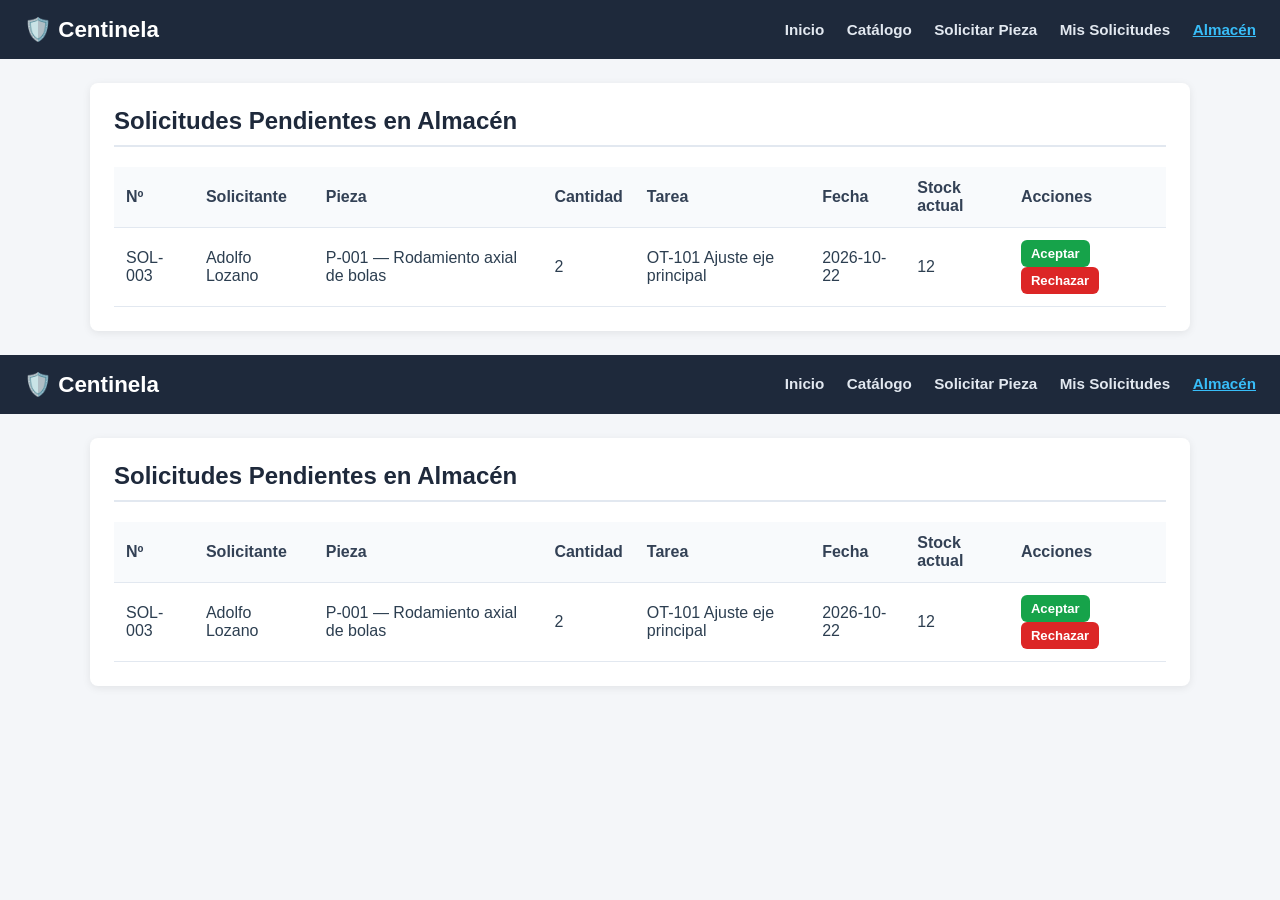
==== src/almacen.html @ bd09c536 "SCRUM-11 #comment Integrados los últimos cambios de develop" ====
<!DOCTYPE html>
<html lang="es">
<head>
    <meta charset="UTF-8">
    <title>Centinela — Gestión de Almacén</title>
    <link rel="stylesheet" href="style.css">
</head>
<body>
    <header>
        <h1>🛡️ Centinela</h1>
        <nav id="navMenu">
            <a href="index.html">Inicio</a>
            <a href="catalogo.html">Catálogo</a>
            <a href="solicitar.html">Solicitar Pieza</a>
            <a href="mis-solicitudes.html">Mis Solicitudes</a>
            <a href="almacen.html" class="active">Almacén</a>
        </nav>
    </header>
    <div class="container">
        <h2>Solicitudes Pendientes en Almacén</h2>
        <div id="alertaAlmacen" style="display:none;"></div>
        <table id="tablaPendientesAlmacen">
            <thead>
                <tr>
                    <th>Nº</th>
                    <th>Solicitante</th>
                    <th>Pieza</th>
                    <th>Cantidad</th>
                    <th>Tarea</th>
                    <th>Fecha</th>
                    <th>Stock actual</th>
                    <th>Acciones</th>
                </tr>
            </thead>
            <tbody id="tbodyPendientesAlmacen">
                <tr>
                    <td>SOL-003</td>
                    <td>Adolfo Lozano</td>
                    <td>P-001 — Rodamiento axial de bolas</td>
                    <td>2</td>
                    <td>OT-101 Ajuste eje principal</td>
                    <td>2026-10-22</td>
                    <td>12</td>
                    <td></td>
                </tr>
            </tbody>
        </table>
        <div id="mensajeSinPendientes" class="empty-state" style="display:none;">
            No hay solicitudes pendientes
        </div>
    </div>
    <script src="app.js"></script>
</body>
</html>

<!DOCTYPE html>
<html lang="es">
<head>
    <meta charset="UTF-8">
    <title>Centinela — Gestión de Almacén</title>
    <link rel="stylesheet" href="style.css">
</head>
<body>
    <header>
        <h1>🛡️ Centinela</h1>
        <nav id="navMenu">
            <a href="index.html">Inicio</a>
            <a href="catalogo.html">Catálogo</a>
            <a href="solicitar.html">Solicitar Pieza</a>
            <a href="mis-solicitudes.html">Mis Solicitudes</a>
            <a href="almacen.html" class="active">Almacén</a>
        </nav>
    </header>
    <div class="container">
        <h2>Solicitudes Pendientes en Almacén</h2>
        <div id="alertaAlmacen" style="display:none;"></div>
        <table id="tablaPendientesAlmacen">
            <thead>
                <tr>
                    <th>Nº</th>
                    <th>Solicitante</th>
                    <th>Pieza</th>
                    <th>Cantidad</th>
                    <th>Tarea</th>
                    <th>Fecha</th>
                    <th>Stock actual</th>
                    <th>Acciones</th>
                </tr>
            </thead>
            <tbody id="tbodyPendientesAlmacen">
                <tr>
                    <td>SOL-003</td>
                    <td>Adolfo Lozano</td>
                    <td>P-001 — Rodamiento axial de bolas</td>
                    <td>2</td>
                    <td>OT-101 Ajuste eje principal</td>
                    <td>2026-10-22</td>
                    <td>12</td>
                    <td><button class="btn btn-success btn-sm">Aceptar</button><button class="btn btn-danger btn-sm">Rechazar</button></td>
                </tr>
            </tbody>
        </table>
        <div id="mensajeSinPendientes" class="empty-state" style="display:none;">
            No hay solicitudes pendientes
        </div>
    </div>
    <script src="app.js"></script>
</body>
</html>
---- src/style.css ----
/* Centinela - Estilos Principales */
* { box-sizing: border-box; }
body {
    font-family: 'Segoe UI', Tahoma, Geneva, Verdana, sans-serif;
    margin: 0;
    padding: 0;
    background-color: #f4f6f9;
    color: #2c3e50;
}
header {
    background-color: #1e293b;
    color: #ffffff;
    padding: 16px 24px;
    display: flex;
    justify-content: space-between;
    align-items: center;
}
header h1 { margin: 0; font-size: 1.4rem; }
nav a {
    color: #e2e8f0;
    text-decoration: none;
    margin-left: 18px;
    font-weight: 600;
    font-size: 0.95rem;
}
nav a:hover, nav a.active { color: #38bdf8; text-decoration: underline; }
.container {
    max-width: 1100px;
    margin: 24px auto;
    background: #ffffff;
    padding: 24px;
    border-radius: 8px;
    box-shadow: 0 2px 8px rgba(0, 0, 0, 0.08);
}
h2 { margin-top: 0; color: #1e293b; border-bottom: 2px solid #e2e8f0; padding-bottom: 10px; }
.toolbar {
    display: flex;
    gap: 12px;
    margin-bottom: 16px;
    align-items: center;
    flex-wrap: wrap;
}
input[type="text"], input[type="number"], select, textarea {
    padding: 9px 12px;
    border: 1px solid #cbd5e1;
    border-radius: 6px;
    font-size: 0.95rem;
}
.form-group { margin-bottom: 14px; }
.form-group label { display: block; font-weight: 600; margin-bottom: 6px; }
.form-group input, .form-group select, .form-group textarea { width: 100%; max-width: 500px; }
.field-error { color: #dc2626; font-size: 0.85rem; margin-top: 4px; display: none; }
.btn {
    padding: 9px 16px;
    border: none;
    border-radius: 6px;
    cursor: pointer;
    font-weight: 600;
    font-size: 0.9rem;
    text-decoration: none;
    display: inline-block;
    background-color: #2563eb;
    color: #ffffff;
}
.btn:hover { background-color: #1d4ed8; }
.btn-success { background-color: #16a34a; }
.btn-success:hover { background-color: #15803d; }
.btn-danger { background-color: #dc2626; }
.btn-danger:hover { background-color: #b91c1c; }
.btn-secondary { background-color: #64748b; }
.btn-secondary:hover { background-color: #475569; }
.btn-sm { padding: 6px 10px; font-size: 0.82rem; margin-right: 4px; }
table { width: 100%; border-collapse: collapse; margin-top: 12px; }
th, td { padding: 12px; border-bottom: 1px solid #e2e8f0; text-align: left; }
th { background-color: #f8fafc; font-weight: 700; color: #334155; }
th.sortable { cursor: pointer; user-select: none; }
th.sortable:hover { background-color: #e2e8f0; }
.badge {
    padding: 4px 10px;
    border-radius: 999px;
    font-size: 0.8rem;
    font-weight: 700;
    display: inline-block;
}
.badge-disponible, .badge-entregada { background-color: #dcfce7; color: #166534; }
.badge-sinstock, .badge-rechazada { background-color: #fee2e2; color: #991b1b; }
.badge-pendiente { background-color: #fef9c3; color: #854d0e; }
.badge-aceptada { background-color: #dbeafe; color: #1e40af; }
.badge-cancelada { background-color: #f1f5f9; color: #475569; }
.empty-state {
    padding: 20px;
    text-align: center;
    background-color: #f8fafc;
    border: 1px dashed #cbd5e1;
    border-radius: 6px;
    color: #64748b;
    margin-top: 14px;
}
.alert {
    padding: 12px 16px;
    border-radius: 6px;
    margin: 12px 0;
    font-weight: 600;
}
.alert-success { background-color: #dcfce7; color: #166534; border: 1px solid #86efac; }
.alert-error { background-color: #fee2e2; color: #991b1b; border: 1px solid #fca5a5; }
.modal-backdrop {
    position: fixed;
    top: 0; left: 0; right: 0; bottom: 0;
    background: rgba(15, 23, 42, 0.55);
    display: none;
    justify-content: center;
    align-items: center;
    z-index: 1000;
}
.modal {
    background: #ffffff;
    padding: 24px;
    border-radius: 8px;
    width: 90%;
    max-width: 460px;
    box-shadow: 0 10px 25px rgba(0,0,0,0.2);
}
.motivo-texto {
    display: block;
    font-size: 0.8rem;
    color: #991b1b;
    margin-top: 4px;
    font-style: italic;
}
---- src/style.css ----
/* Centinela - Estilos Principales */
* { box-sizing: border-box; }
body {
    font-family: 'Segoe UI', Tahoma, Geneva, Verdana, sans-serif;
    margin: 0;
    padding: 0;
    background-color: #f4f6f9;
    color: #2c3e50;
}
header {
    background-color: #1e293b;
    color: #ffffff;
    padding: 16px 24px;
    display: flex;
    justify-content: space-between;
    align-items: center;
}
header h1 { margin: 0; font-size: 1.4rem; }
nav a {
    color: #e2e8f0;
    text-decoration: none;
    margin-left: 18px;
    font-weight: 600;
    font-size: 0.95rem;
}
nav a:hover, nav a.active { color: #38bdf8; text-decoration: underline; }
.container {
    max-width: 1100px;
    margin: 24px auto;
    background: #ffffff;
    padding: 24px;
    border-radius: 8px;
    box-shadow: 0 2px 8px rgba(0, 0, 0, 0.08);
}
h2 { margin-top: 0; color: #1e293b; border-bottom: 2px solid #e2e8f0; padding-bottom: 10px; }
.toolbar {
    display: flex;
    gap: 12px;
    margin-bottom: 16px;
    align-items: center;
    flex-wrap: wrap;
}
input[type="text"], input[type="number"], select, textarea {
    padding: 9px 12px;
    border: 1px solid #cbd5e1;
    border-radius: 6px;
    font-size: 0.95rem;
}
.form-group { margin-bottom: 14px; }
.form-group label { display: block; font-weight: 600; margin-bottom: 6px; }
.form-group input, .form-group select, .form-group textarea { width: 100%; max-width: 500px; }
.field-error { color: #dc2626; font-size: 0.85rem; margin-top: 4px; display: none; }
.btn {
    padding: 9px 16px;
    border: none;
    border-radius: 6px;
    cursor: pointer;
    font-weight: 600;
    font-size: 0.9rem;
    text-decoration: none;
    display: inline-block;
    background-color: #2563eb;
    color: #ffffff;
}
.btn:hover { background-color: #1d4ed8; }
.btn-success { background-color: #16a34a; }
.btn-success:hover { background-color: #15803d; }
.btn-danger { background-color: #dc2626; }
.btn-danger:hover { background-color: #b91c1c; }
.btn-secondary { background-color: #64748b; }
.btn-secondary:hover { background-color: #475569; }
.btn-sm { padding: 6px 10px; font-size: 0.82rem; margin-right: 4px; }
table { width: 100%; border-collapse: collapse; margin-top: 12px; }
th, td { padding: 12px; border-bottom: 1px solid #e2e8f0; text-align: left; }
th { background-color: #f8fafc; font-weight: 700; color: #334155; }
th.sortable { cursor: pointer; user-select: none; }
th.sortable:hover { background-color: #e2e8f0; }
.badge {
    padding: 4px 10px;
    border-radius: 999px;
    font-size: 0.8rem;
    font-weight: 700;
    display: inline-block;
}
.badge-disponible, .badge-entregada { background-color: #dcfce7; color: #166534; }
.badge-sinstock, .badge-rechazada { background-color: #fee2e2; color: #991b1b; }
.badge-pendiente { background-color: #fef9c3; color: #854d0e; }
.badge-aceptada { background-color: #dbeafe; color: #1e40af; }
.badge-cancelada { background-color: #f1f5f9; color: #475569; }
.empty-state {
    padding: 20px;
    text-align: center;
    background-color: #f8fafc;
    border: 1px dashed #cbd5e1;
    border-radius: 6px;
    color: #64748b;
    margin-top: 14px;
}
.alert {
    padding: 12px 16px;
    border-radius: 6px;
    margin: 12px 0;
    font-weight: 600;
}
.alert-success { background-color: #dcfce7; color: #166534; border: 1px solid #86efac; }
.alert-error { background-color: #fee2e2; color: #991b1b; border: 1px solid #fca5a5; }
.modal-backdrop {
    position: fixed;
    top: 0; left: 0; right: 0; bottom: 0;
    background: rgba(15, 23, 42, 0.55);
    display: none;
    justify-content: center;
    align-items: center;
    z-index: 1000;
}
.modal {
    background: #ffffff;
    padding: 24px;
    border-radius: 8px;
    width: 90%;
    max-width: 460px;
    box-shadow: 0 10px 25px rgba(0,0,0,0.2);
}
.motivo-texto {
    display: block;
    font-size: 0.8rem;
    color: #991b1b;
    margin-top: 4px;
    font-style: italic;
}
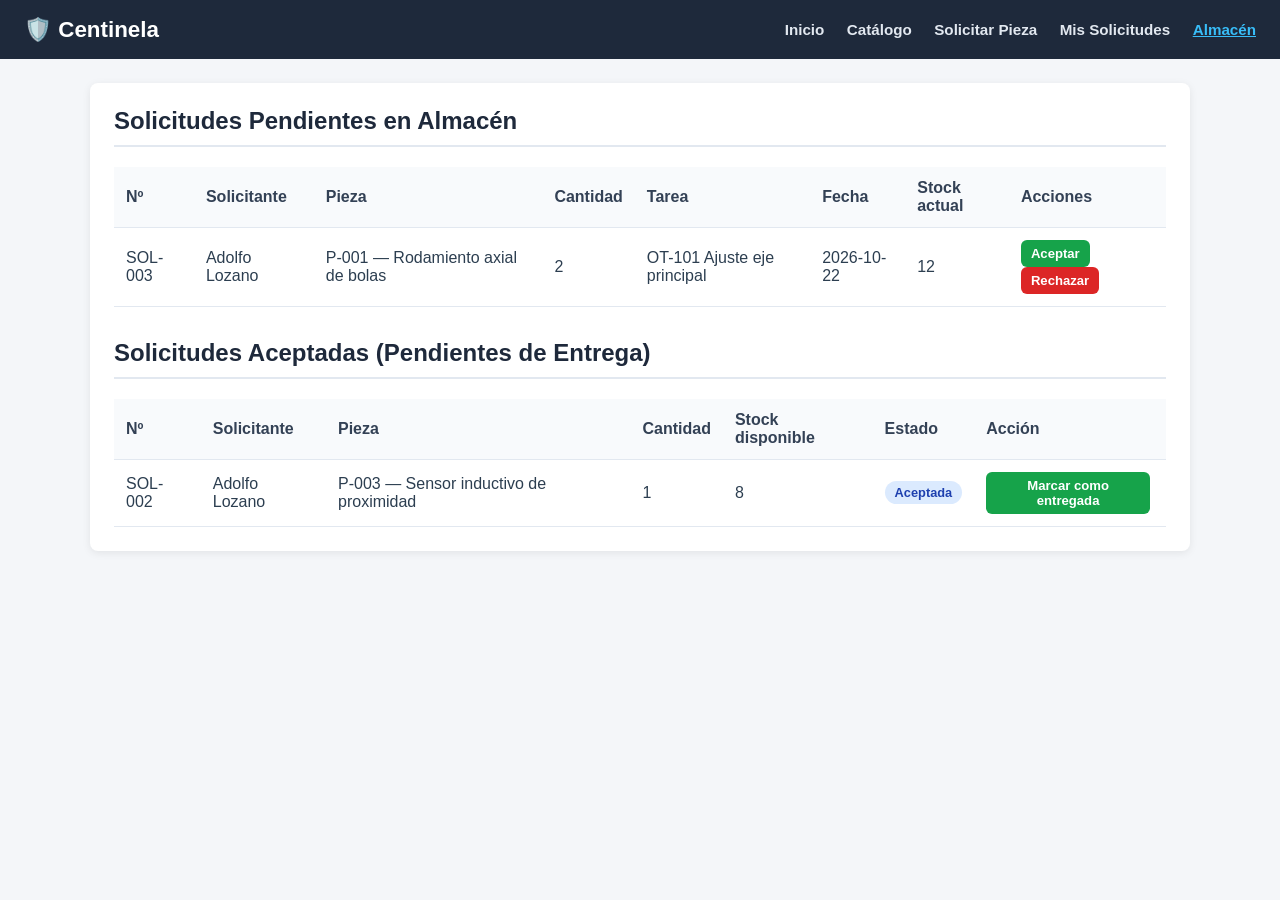
==== commit dc1e96a4: "SCRUM-97 #time 2h #comment Implementada tabla de solicitudes aceptadas y boton Marcar como entregada" ====
--- a/src/almacen.html
+++ b/src/almacen.html
@@ -32,76 +32,39 @@
                     <th>Acciones</th>
                 </tr>
             </thead>
-            <tbody id="tbodyPendientesAlmacen">
-                <tr>
-                    <td>SOL-003</td>
-                    <td>Adolfo Lozano</td>
-                    <td>P-001 — Rodamiento axial de bolas</td>
-                    <td>2</td>
-                    <td>OT-101 Ajuste eje principal</td>
-                    <td>2026-10-22</td>
-                    <td>12</td>
-                    <td></td>
-                </tr>
-            </tbody>
+            <tbody id="tbodyPendientesAlmacen"></tbody>
         </table>
         <div id="mensajeSinPendientes" class="empty-state" style="display:none;">
             No hay solicitudes pendientes
         </div>
-    </div>
-    <script src="app.js"></script>
-</body>
-</html>
 
-<!DOCTYPE html>
-<html lang="es">
-<head>
-    <meta charset="UTF-8">
-    <title>Centinela — Gestión de Almacén</title>
-    <link rel="stylesheet" href="style.css">
-</head>
-<body>
-    <header>
-        <h1>🛡️ Centinela</h1>
-        <nav id="navMenu">
-            <a href="index.html">Inicio</a>
-            <a href="catalogo.html">Catálogo</a>
-            <a href="solicitar.html">Solicitar Pieza</a>
-            <a href="mis-solicitudes.html">Mis Solicitudes</a>
-            <a href="almacen.html" class="active">Almacén</a>
-        </nav>
-    </header>
-    <div class="container">
-        <h2>Solicitudes Pendientes en Almacén</h2>
-        <div id="alertaAlmacen" style="display:none;"></div>
-        <table id="tablaPendientesAlmacen">
+        <h2 style="margin-top:32px;">Solicitudes Aceptadas (Pendientes de Entrega)</h2>
+        <table id="tablaAceptadasAlmacen">
             <thead>
                 <tr>
                     <th>Nº</th>
                     <th>Solicitante</th>
                     <th>Pieza</th>
                     <th>Cantidad</th>
-                    <th>Tarea</th>
-                    <th>Fecha</th>
-                    <th>Stock actual</th>
-                    <th>Acciones</th>
+                    <th>Stock disponible</th>
+                    <th>Estado</th>
+                    <th>Acción</th>
                 </tr>
             </thead>
-            <tbody id="tbodyPendientesAlmacen">
+            <tbody id="tbodyAceptadasAlmacen">
                 <tr>
-                    <td>SOL-003</td>
+                    <td>SOL-002</td>
                     <td>Adolfo Lozano</td>
-                    <td>P-001 — Rodamiento axial de bolas</td>
-                    <td>2</td>
-                    <td>OT-101 Ajuste eje principal</td>
-                    <td>2026-10-22</td>
-                    <td>12</td>
-                    <td><button class="btn btn-success btn-sm">Aceptar</button><button class="btn btn-danger btn-sm">Rechazar</button></td>
+                    <td>P-003 — Sensor inductivo de proximidad</td>
+                    <td>1</td>
+                    <td>8</td>
+                    <td><span class="badge badge-aceptada">Aceptada</span></td>
+                    <td><button class="btn btn-success btn-sm">Marcar como entregada</button></td>
                 </tr>
             </tbody>
         </table>
-        <div id="mensajeSinPendientes" class="empty-state" style="display:none;">
-            No hay solicitudes pendientes
+        <div id="mensajeSinAceptadas" class="empty-state" style="display:none;">
+            No hay solicitudes aceptadas pendientes de entrega
         </div>
     </div>
     <script src="app.js"></script>
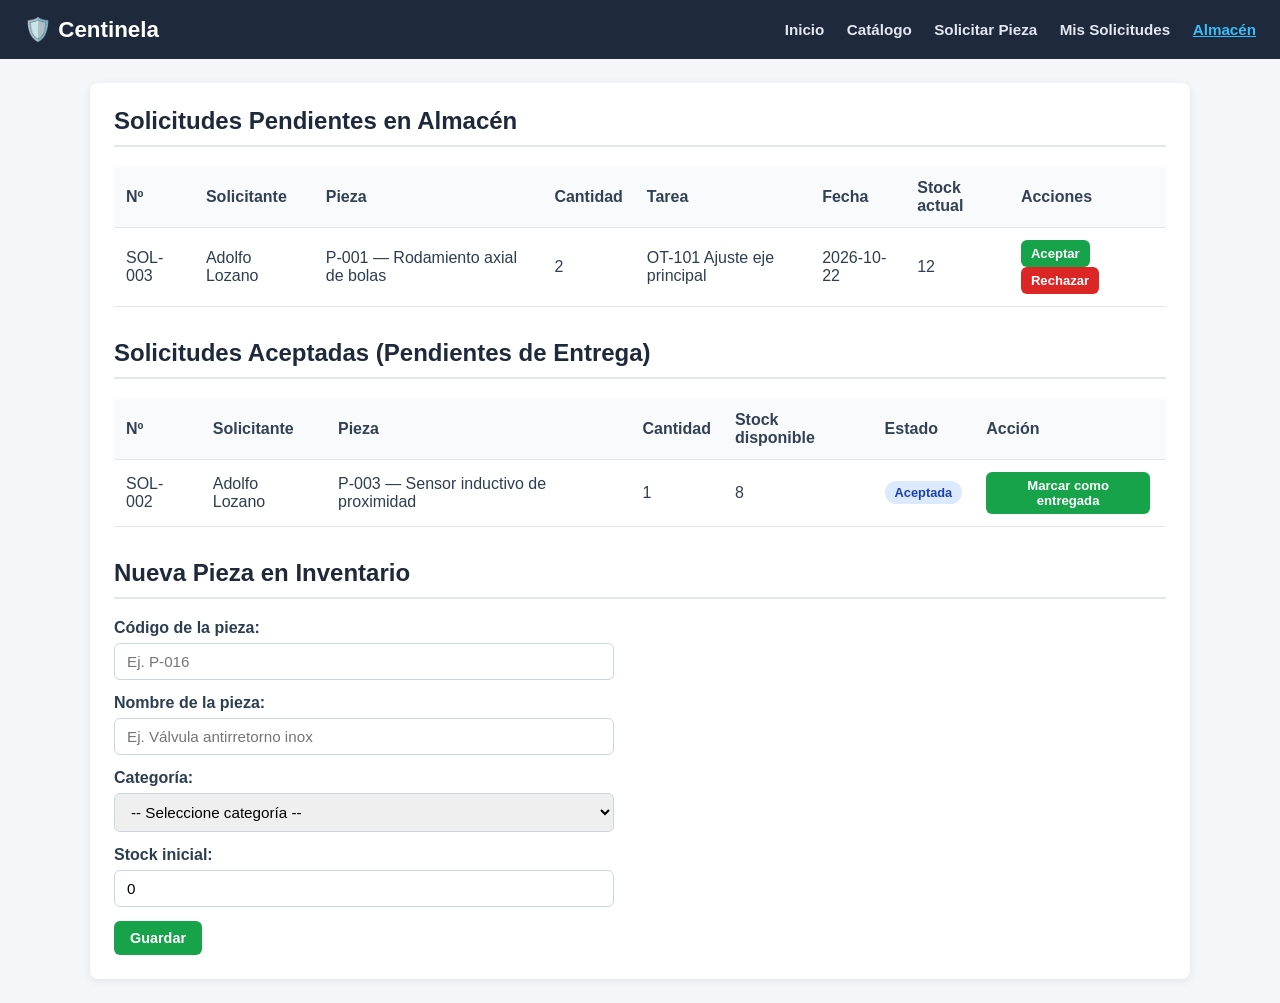
==== commit f8d81dd1: "SCRUM-99 #time 3h 30m #comment Implementado formulario Nueva pieza en almacen con desplegable de cat" ====
--- a/src/almacen.html
+++ b/src/almacen.html
@@ -66,6 +66,41 @@
         <div id="mensajeSinAceptadas" class="empty-state" style="display:none;">
             No hay solicitudes aceptadas pendientes de entrega
         </div>
+
+        <h2 style="margin-top:32px;">Nueva Pieza en Inventario</h2>
+        <div id="alertaNuevaPieza" style="display:none;"></div>
+        <form id="formNuevaPieza" novalidate>
+            <div class="form-group">
+                <label for="inputNuevoCodigo">Código de la pieza:</label>
+                <input type="text" id="inputNuevoCodigo" placeholder="Ej. P-016">
+                <div id="errorNuevoCodigo" class="field-error">El código es obligatorio y no puede estar repetido.</div>
+            </div>
+            <div class="form-group">
+                <label for="inputNuevoNombre">Nombre de la pieza:</label>
+                <input type="text" id="inputNuevoNombre" placeholder="Ej. Válvula antirretorno inox">
+                <div id="errorNuevoNombre" class="field-error">El nombre de la pieza es obligatorio.</div>
+            </div>
+            <div class="form-group">
+                <label for="selectNuevaCategoria">Categoría:</label>
+                <select id="selectNuevaCategoria">
+                    <option value="">-- Seleccione categoría --</option>
+                    <option value="Mecánica">Mecánica</option>
+                    <option value="Hidráulica">Hidráulica</option>
+                    <option value="Neumática">Neumática</option>
+                    <option value="Electrónica">Electrónica</option>
+                    <option value="Eléctrica">Eléctrica</option>
+                    <option value="Instrumentación">Instrumentación</option>
+                    <option value="Consumibles">Consumibles</option>
+                </select>
+                <div id="errorNuevaCategoria" class="field-error">Debe seleccionar una categoría.</div>
+            </div>
+            <div class="form-group">
+                <label for="inputNuevoStock">Stock inicial:</label>
+                <input type="number" id="inputNuevoStock" min="0" step="1" value="0">
+                <div id="errorNuevoStock" class="field-error">El stock inicial debe ser un número entero mayor o igual a 0.</div>
+            </div>
+            <button type="submit" class="btn btn-success" id="btnGuardarPieza">Guardar</button>
+        </form>
     </div>
     <script src="app.js"></script>
 </body>
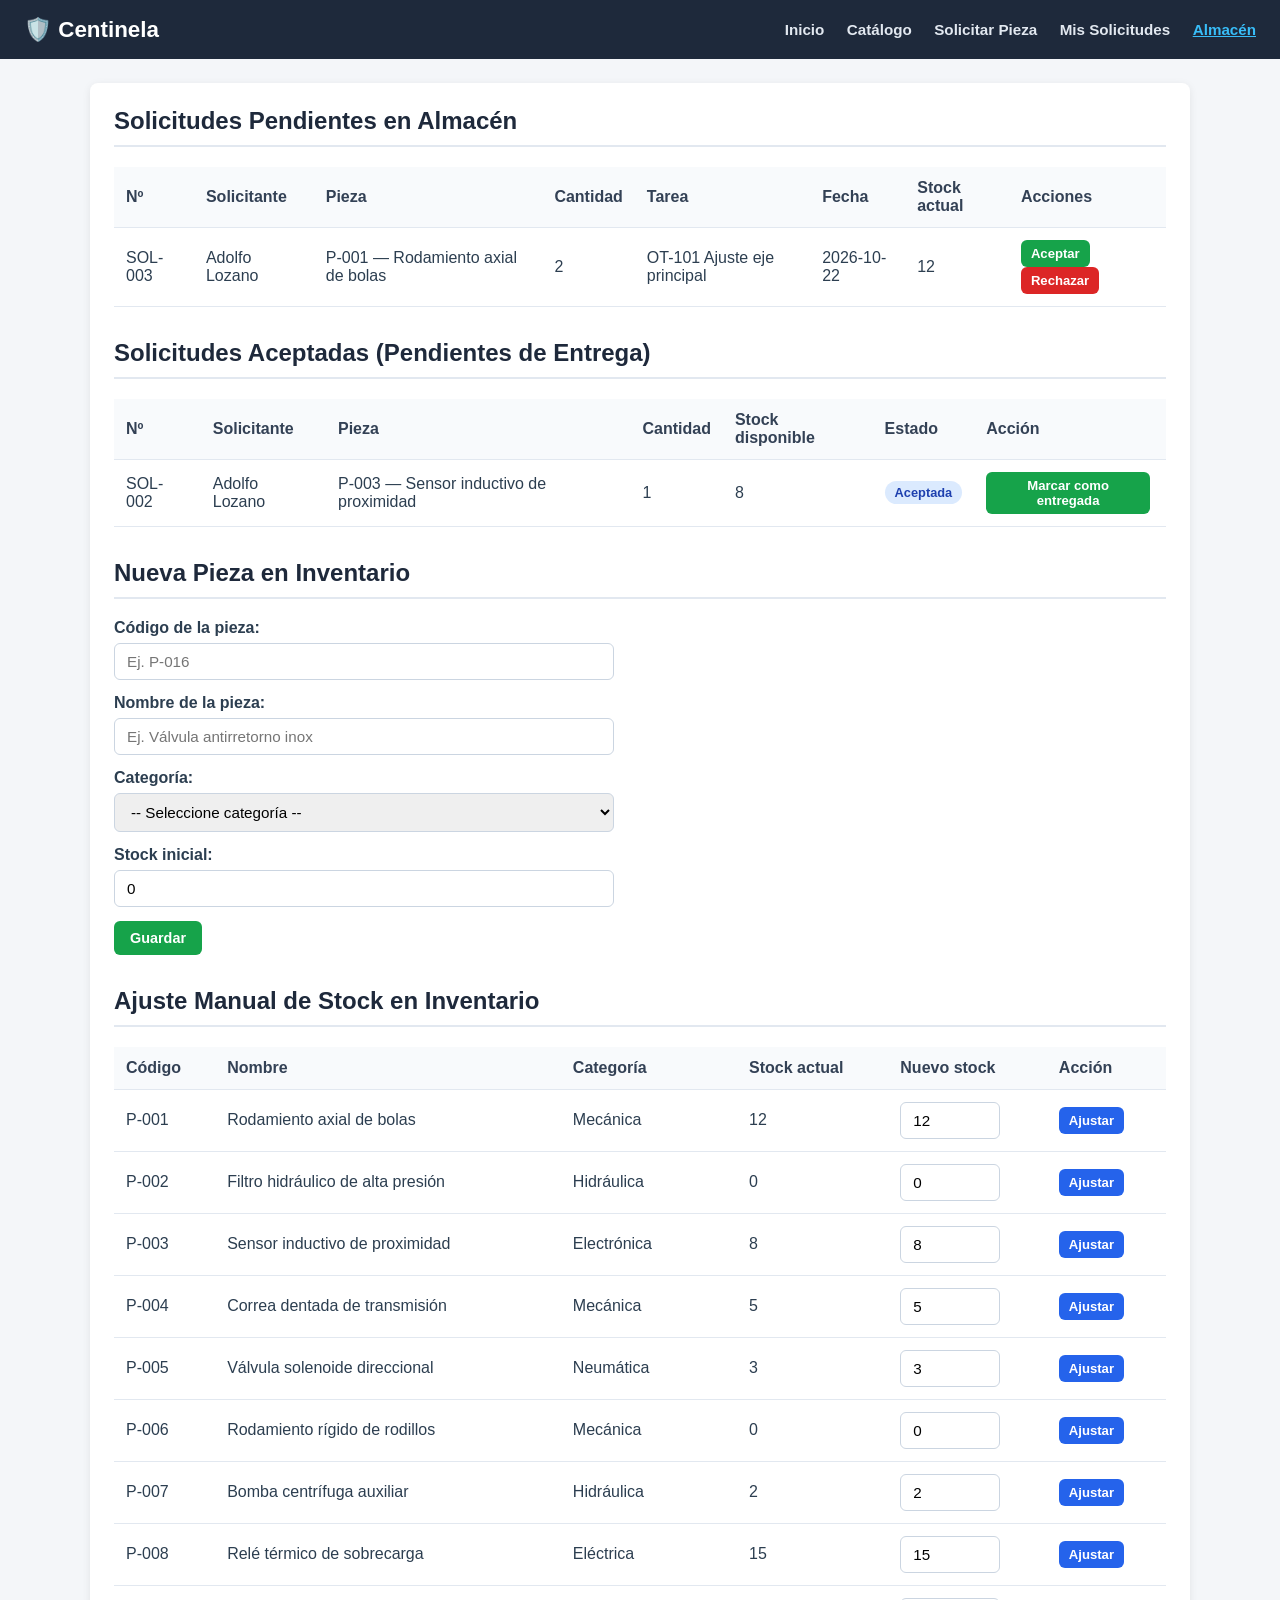
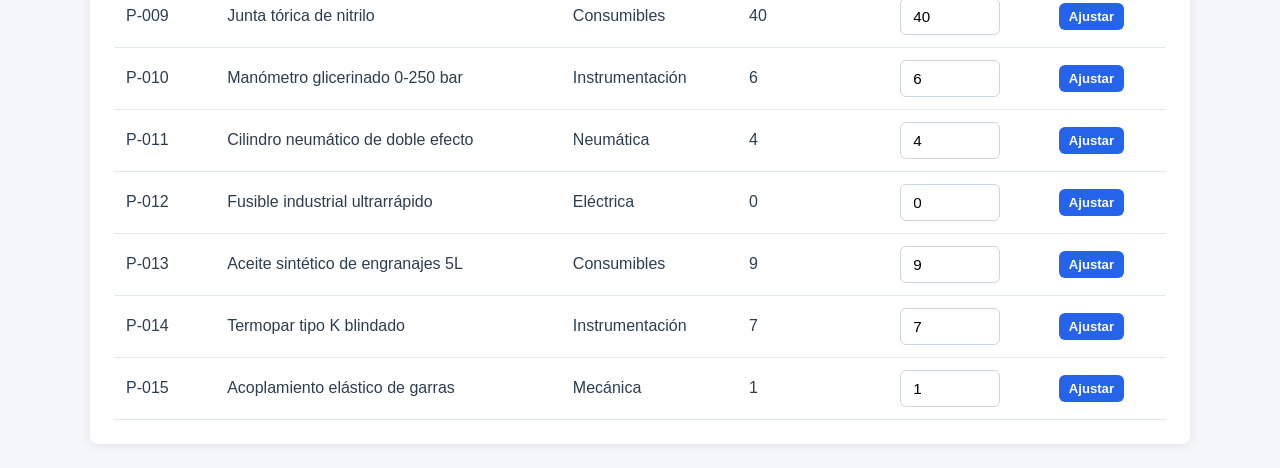
==== commit 5c73ac1a: "SCRUM-101 #time 2h #comment Implementada tabla de inventario en almacen con campo numerico y boton A" ====
--- a/src/almacen.html
+++ b/src/almacen.html
@@ -101,6 +101,31 @@
             </div>
             <button type="submit" class="btn btn-success" id="btnGuardarPieza">Guardar</button>
         </form>
+
+        <h2 style="margin-top:32px;">Ajuste Manual de Stock en Inventario</h2>
+        <div id="alertaInventario" style="display:none;"></div>
+        <table id="tablaInventarioAlmacen">
+            <thead>
+                <tr>
+                    <th>Código</th>
+                    <th>Nombre</th>
+                    <th>Categoría</th>
+                    <th>Stock actual</th>
+                    <th>Nuevo stock</th>
+                    <th>Acción</th>
+                </tr>
+            </thead>
+            <tbody id="tbodyInventarioAlmacen">
+                <tr>
+                    <td>P-001</td>
+                    <td>Rodamiento axial de bolas</td>
+                    <td>Mecánica</td>
+                    <td>12</td>
+                    <td><input type="number" min="0" value="12" style="width:100px;"></td>
+                    <td><button class="btn btn-sm">Ajustar</button></td>
+                </tr>
+            </tbody>
+        </table>
     </div>
     <script src="app.js"></script>
 </body>
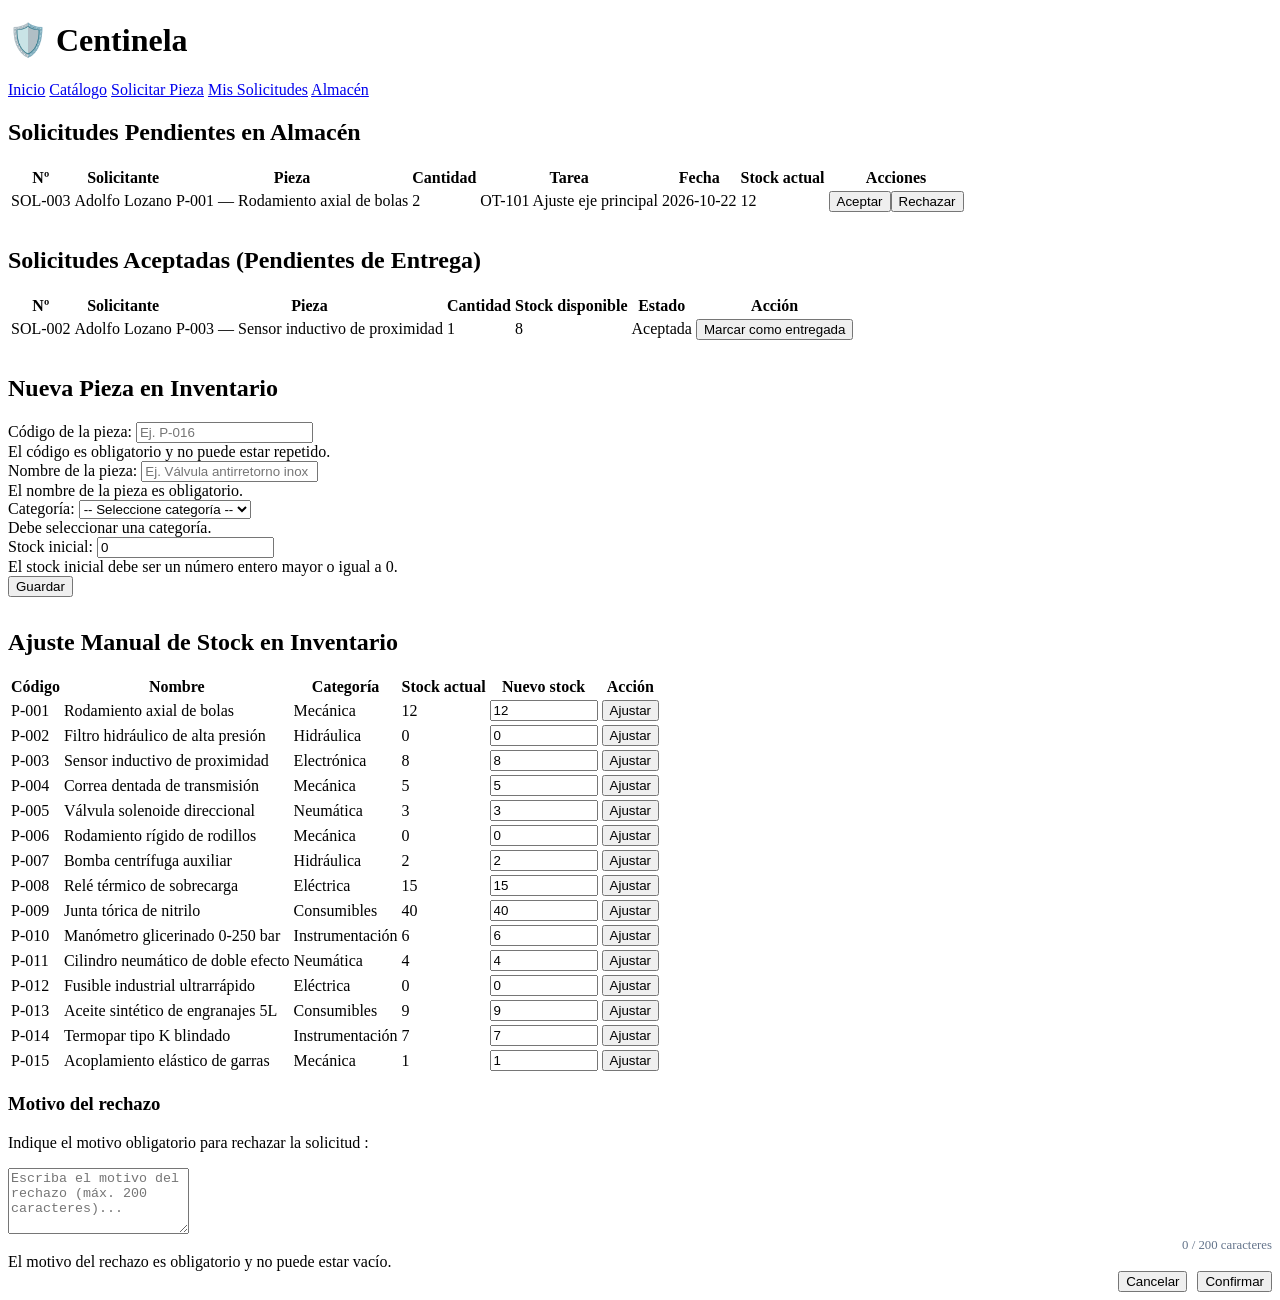
==== commit bb9a1240: "SCRUM-105 #time 1h 30m #comment Implementado cuadro modal de motivo de rechazo con contador de 200 c" ====
--- a/src/almacen.html
+++ b/src/almacen.html
@@ -127,6 +127,24 @@
             </tbody>
         </table>
     </div>
+    <!-- Modal de motivo de rechazo (US-010-S1) -->
+    <div id="modalRechazo" class="modal-backdrop">
+        <div class="modal">
+            <h3>Motivo del rechazo</h3>
+            <p>Indique el motivo obligatorio para rechazar la solicitud <strong id="modalRechazoId"></strong>:</p>
+            <div class="form-group">
+                <textarea id="inputMotivoRechazo" rows="4" maxlength="200" placeholder="Escriba el motivo del rechazo (máx. 200 caracteres)..."></textarea>
+                <div style="text-align:right; font-size:0.8rem; color:#64748b;">
+                    <span id="contadorMotivo">0</span> / 200 caracteres
+                </div>
+                <div id="errorMotivoRechazo" class="field-error">El motivo del rechazo es obligatorio y no puede estar vacío.</div>
+            </div>
+            <div style="display:flex; gap:10px; justify-content:flex-end;">
+                <button type="button" class="btn btn-secondary" id="btnCancelarModalRechazo">Cancelar</button>
+                <button type="button" class="btn btn-danger" id="btnConfirmarModalRechazo">Confirmar</button>
+            </div>
+        </div>
+    </div>
     <script src="app.js"></script>
 </body>
 </html>
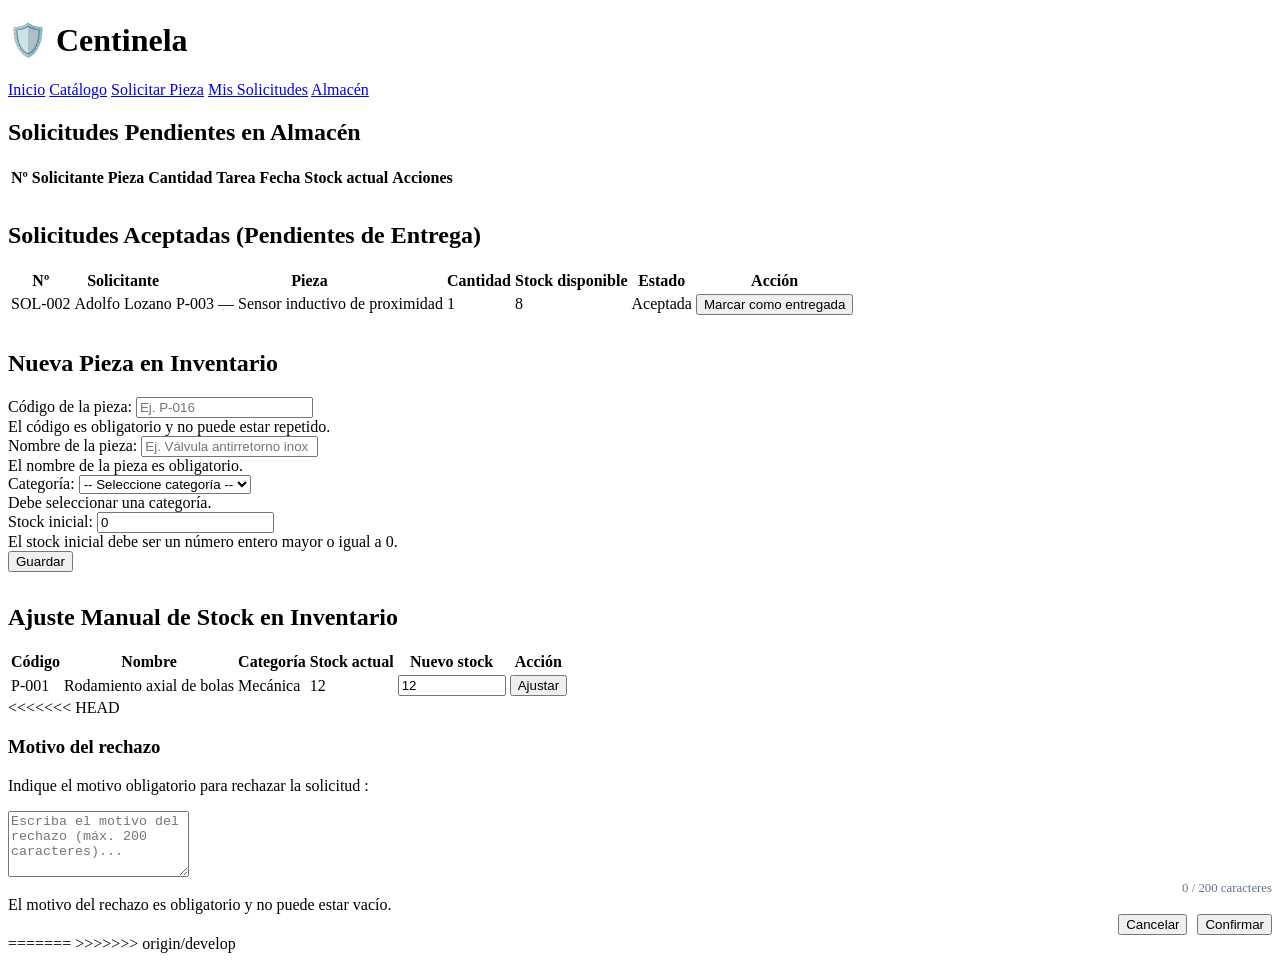
==== commit 1c4c9747: "SCRUM-19 #comment Integrados los últimos cambios de develop" ====
--- a/src/almacen.html
+++ b/src/almacen.html
@@ -126,6 +126,7 @@
                 </tr>
             </tbody>
         </table>
+<<<<<<< HEAD
     </div>
     <!-- Modal de motivo de rechazo (US-010-S1) -->
     <div id="modalRechazo" class="modal-backdrop">
@@ -144,6 +145,8 @@
                 <button type="button" class="btn btn-danger" id="btnConfirmarModalRechazo">Confirmar</button>
             </div>
         </div>
+=======
+>>>>>>> origin/develop
     </div>
     <script src="app.js"></script>
 </body>
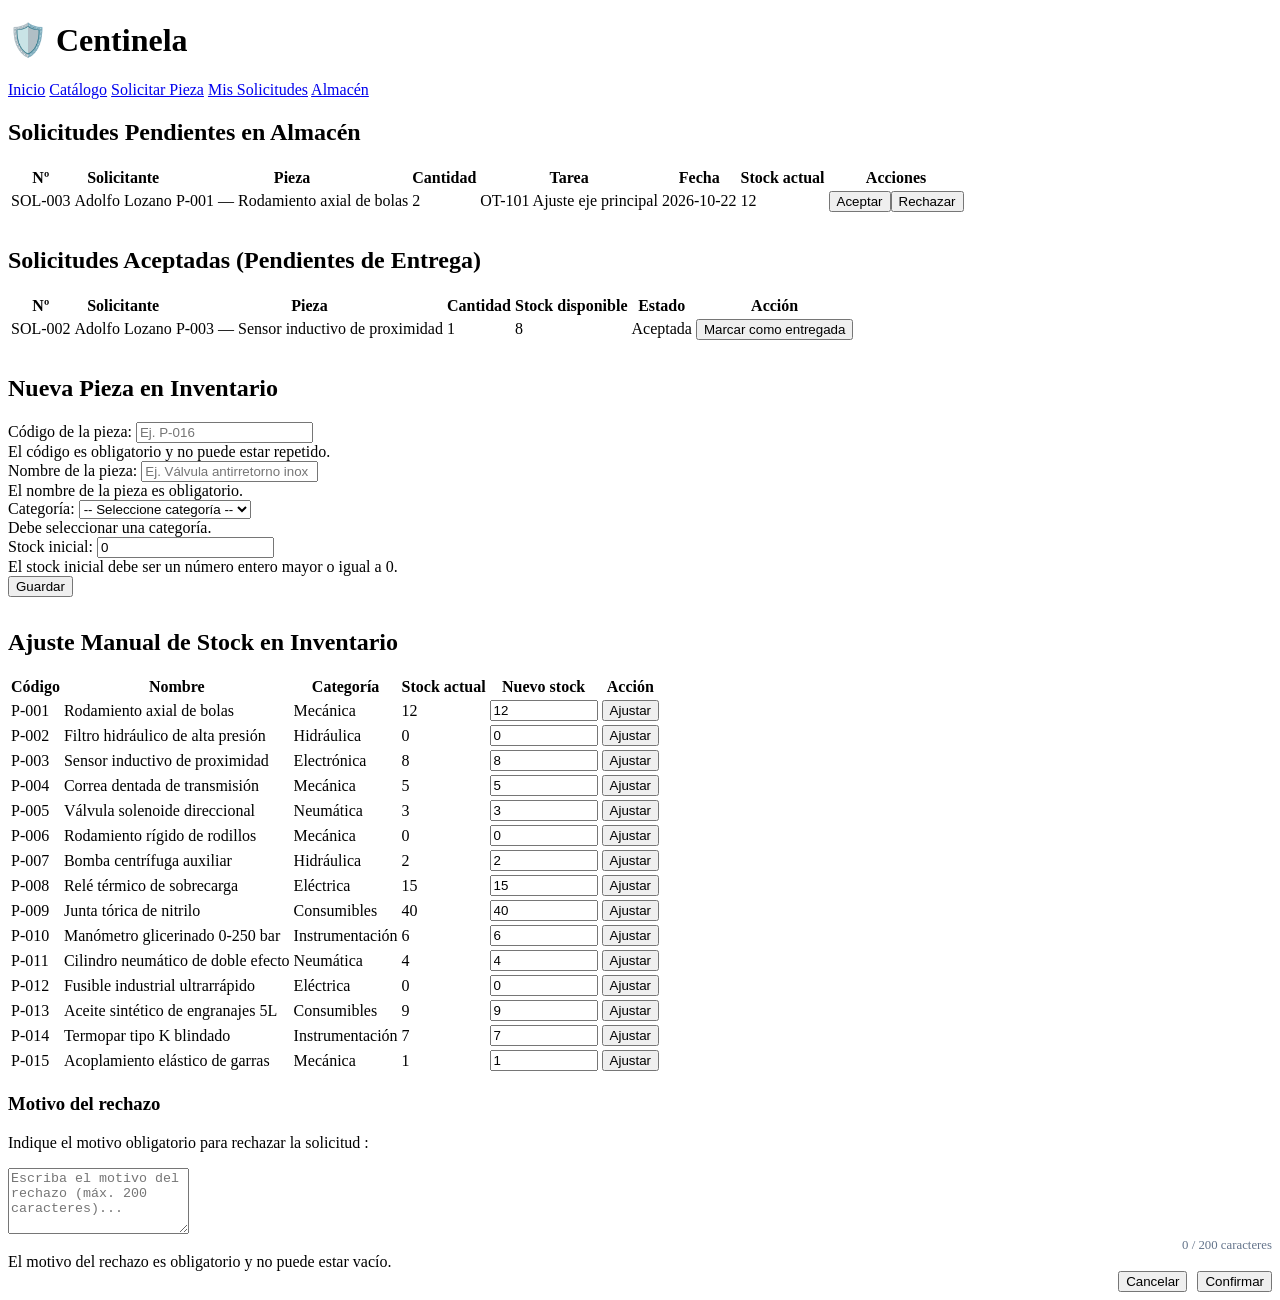
==== commit c0ccbf68: "SCRUM-107 #time 1h 30m #comment Añadido desplegable de Categoria junto al buscador del catalogo #don" ====
--- a/src/almacen.html
+++ b/src/almacen.html
@@ -126,7 +126,6 @@
                 </tr>
             </tbody>
         </table>
-<<<<<<< HEAD
     </div>
     <!-- Modal de motivo de rechazo (US-010-S1) -->
     <div id="modalRechazo" class="modal-backdrop">
@@ -145,8 +144,6 @@
                 <button type="button" class="btn btn-danger" id="btnConfirmarModalRechazo">Confirmar</button>
             </div>
         </div>
-=======
->>>>>>> origin/develop
     </div>
     <script src="app.js"></script>
 </body>
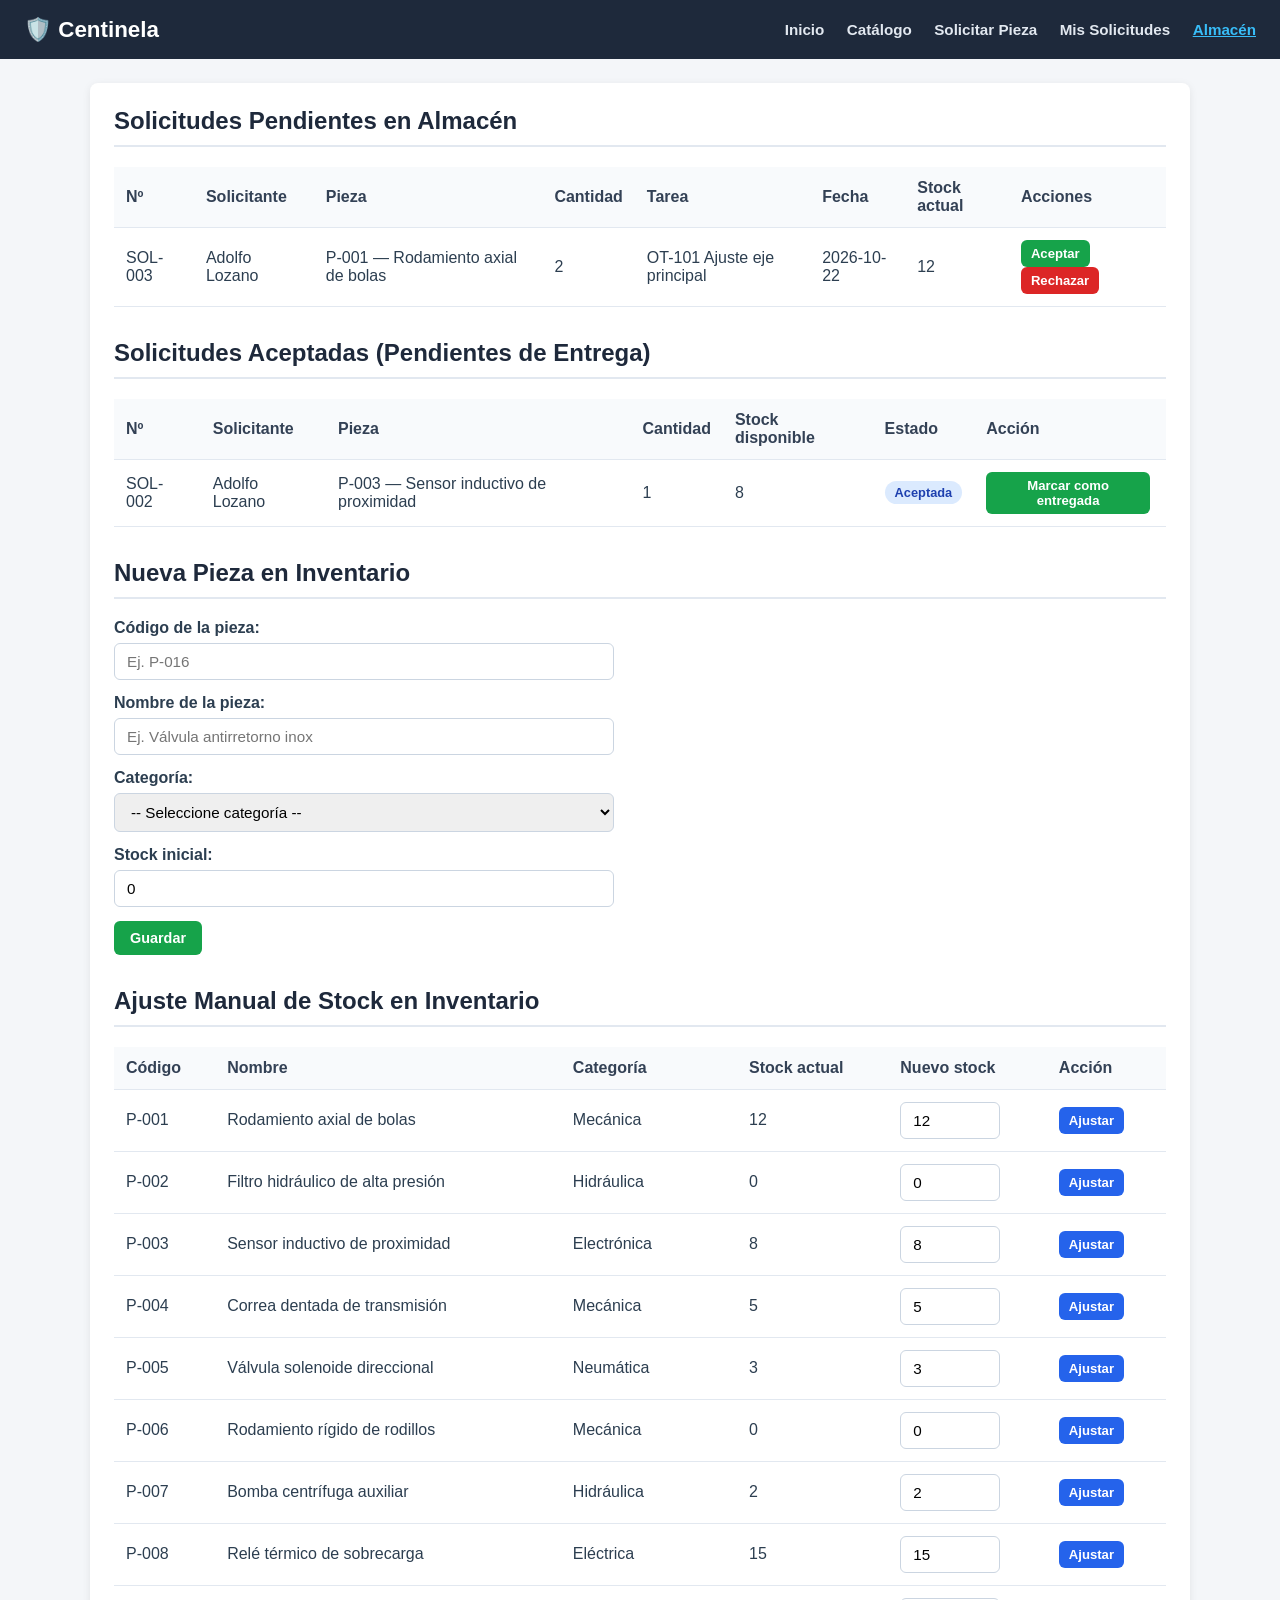
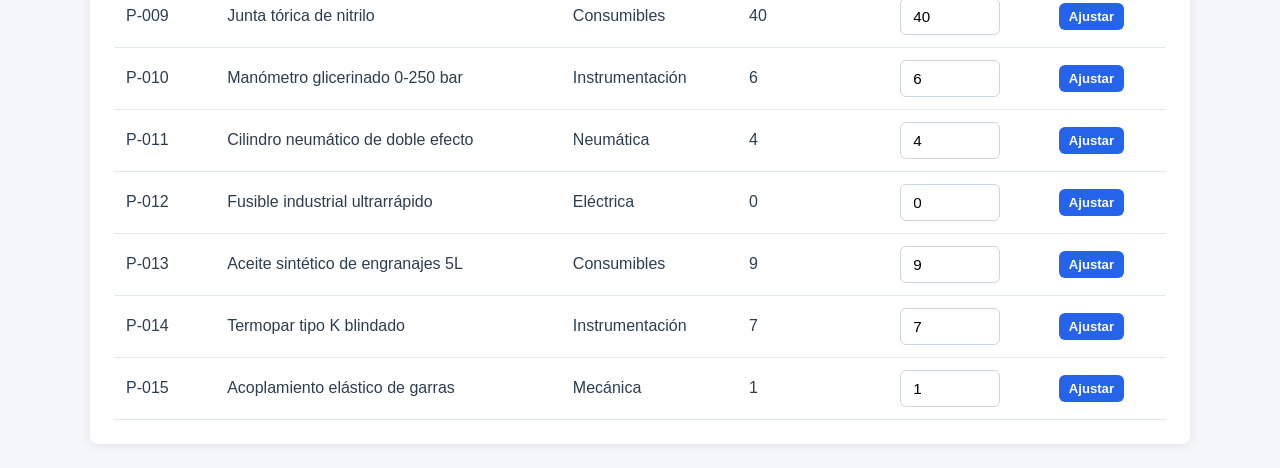
==== commit 1da609d1: "Sonar: añade id y aria-label al input de nuevo stock en almacen.html" ====
--- a/src/almacen.html
+++ b/src/almacen.html
@@ -121,7 +121,7 @@
                     <td>Rodamiento axial de bolas</td>
                     <td>Mecánica</td>
                     <td>12</td>
-                    <td><input type="number" min="0" value="12" style="width:100px;"></td>
+                    <td><input type="number" id="inputStock_P-001" aria-label="Nuevo stock de P-001" min="0" value="12" style="width:100px;"></td>
                     <td><button class="btn btn-sm">Ajustar</button></td>
                 </tr>
             </tbody>
--- a/src/style.css
+++ b/src/style.css
@@ -0,0 +1,130 @@
+/* Centinela - Estilos Principales */
+* { box-sizing: border-box; }
+body {
+    font-family: 'Segoe UI', Tahoma, Geneva, Verdana, sans-serif;
+    margin: 0;
+    padding: 0;
+    background-color: #f4f6f9;
+    color: #2c3e50;
+}
+header {
+    background-color: #1e293b;
+    color: #ffffff;
+    padding: 16px 24px;
+    display: flex;
+    justify-content: space-between;
+    align-items: center;
+}
+header h1 { margin: 0; font-size: 1.4rem; }
+nav a {
+    color: #e2e8f0;
+    text-decoration: none;
+    margin-left: 18px;
+    font-weight: 600;
+    font-size: 0.95rem;
+}
+nav a:hover, nav a.active { color: #38bdf8; text-decoration: underline; }
+.container {
+    max-width: 1100px;
+    margin: 24px auto;
+    background: #ffffff;
+    padding: 24px;
+    border-radius: 8px;
+    box-shadow: 0 2px 8px rgba(0, 0, 0, 0.08);
+}
+h2 { margin-top: 0; color: #1e293b; border-bottom: 2px solid #e2e8f0; padding-bottom: 10px; }
+.toolbar {
+    display: flex;
+    gap: 12px;
+    margin-bottom: 16px;
+    align-items: center;
+    flex-wrap: wrap;
+}
+input[type="text"], input[type="number"], select, textarea {
+    padding: 9px 12px;
+    border: 1px solid #cbd5e1;
+    border-radius: 6px;
+    font-size: 0.95rem;
+}
+.form-group { margin-bottom: 14px; }
+.form-group label { display: block; font-weight: 600; margin-bottom: 6px; }
+.form-group input, .form-group select, .form-group textarea { width: 100%; max-width: 500px; }
+.field-error { color: #dc2626; font-size: 0.85rem; margin-top: 4px; display: none; }
+.btn {
+    padding: 9px 16px;
+    border: none;
+    border-radius: 6px;
+    cursor: pointer;
+    font-weight: 600;
+    font-size: 0.9rem;
+    text-decoration: none;
+    display: inline-block;
+    background-color: #2563eb;
+    color: #ffffff;
+}
+.btn:hover { background-color: #1d4ed8; }
+.btn-success { background-color: #16a34a; }
+.btn-success:hover { background-color: #15803d; }
+.btn-danger { background-color: #dc2626; }
+.btn-danger:hover { background-color: #b91c1c; }
+.btn-secondary { background-color: #64748b; }
+.btn-secondary:hover { background-color: #475569; }
+.btn-sm { padding: 6px 10px; font-size: 0.82rem; margin-right: 4px; }
+table { width: 100%; border-collapse: collapse; margin-top: 12px; }
+th, td { padding: 12px; border-bottom: 1px solid #e2e8f0; text-align: left; }
+th { background-color: #f8fafc; font-weight: 700; color: #334155; }
+th.sortable { cursor: pointer; user-select: none; }
+th.sortable:hover { background-color: #e2e8f0; }
+.badge {
+    padding: 4px 10px;
+    border-radius: 999px;
+    font-size: 0.8rem;
+    font-weight: 700;
+    display: inline-block;
+}
+.badge-disponible, .badge-entregada { background-color: #dcfce7; color: #166534; }
+.badge-sinstock, .badge-rechazada { background-color: #fee2e2; color: #991b1b; }
+.badge-pendiente { background-color: #fef9c3; color: #854d0e; }
+.badge-aceptada { background-color: #dbeafe; color: #1e40af; }
+.badge-cancelada { background-color: #f1f5f9; color: #475569; }
+.empty-state {
+    padding: 20px;
+    text-align: center;
+    background-color: #f8fafc;
+    border: 1px dashed #cbd5e1;
+    border-radius: 6px;
+    color: #64748b;
+    margin-top: 14px;
+}
+.alert {
+    padding: 12px 16px;
+    border-radius: 6px;
+    margin: 12px 0;
+    font-weight: 600;
+}
+.alert-success { background-color: #dcfce7; color: #166534; border: 1px solid #86efac; }
+.alert-error { background-color: #fee2e2; color: #991b1b; border: 1px solid #fca5a5; }
+.modal-backdrop {
+    position: fixed;
+    top: 0; left: 0; right: 0; bottom: 0;
+    background: rgba(15, 23, 42, 0.55);
+    display: none;
+    justify-content: center;
+    align-items: center;
+    z-index: 1000;
+}
+.modal {
+    background: #ffffff;
+    padding: 24px;
+    border-radius: 8px;
+    width: 90%;
+    max-width: 460px;
+    box-shadow: 0 10px 25px rgba(0,0,0,0.2);
+}
+.motivo-texto {
+    display: block;
+    font-size: 0.8rem;
+    color: #991b1b;
+    margin-top: 4px;
+    font-style: italic;
+}
